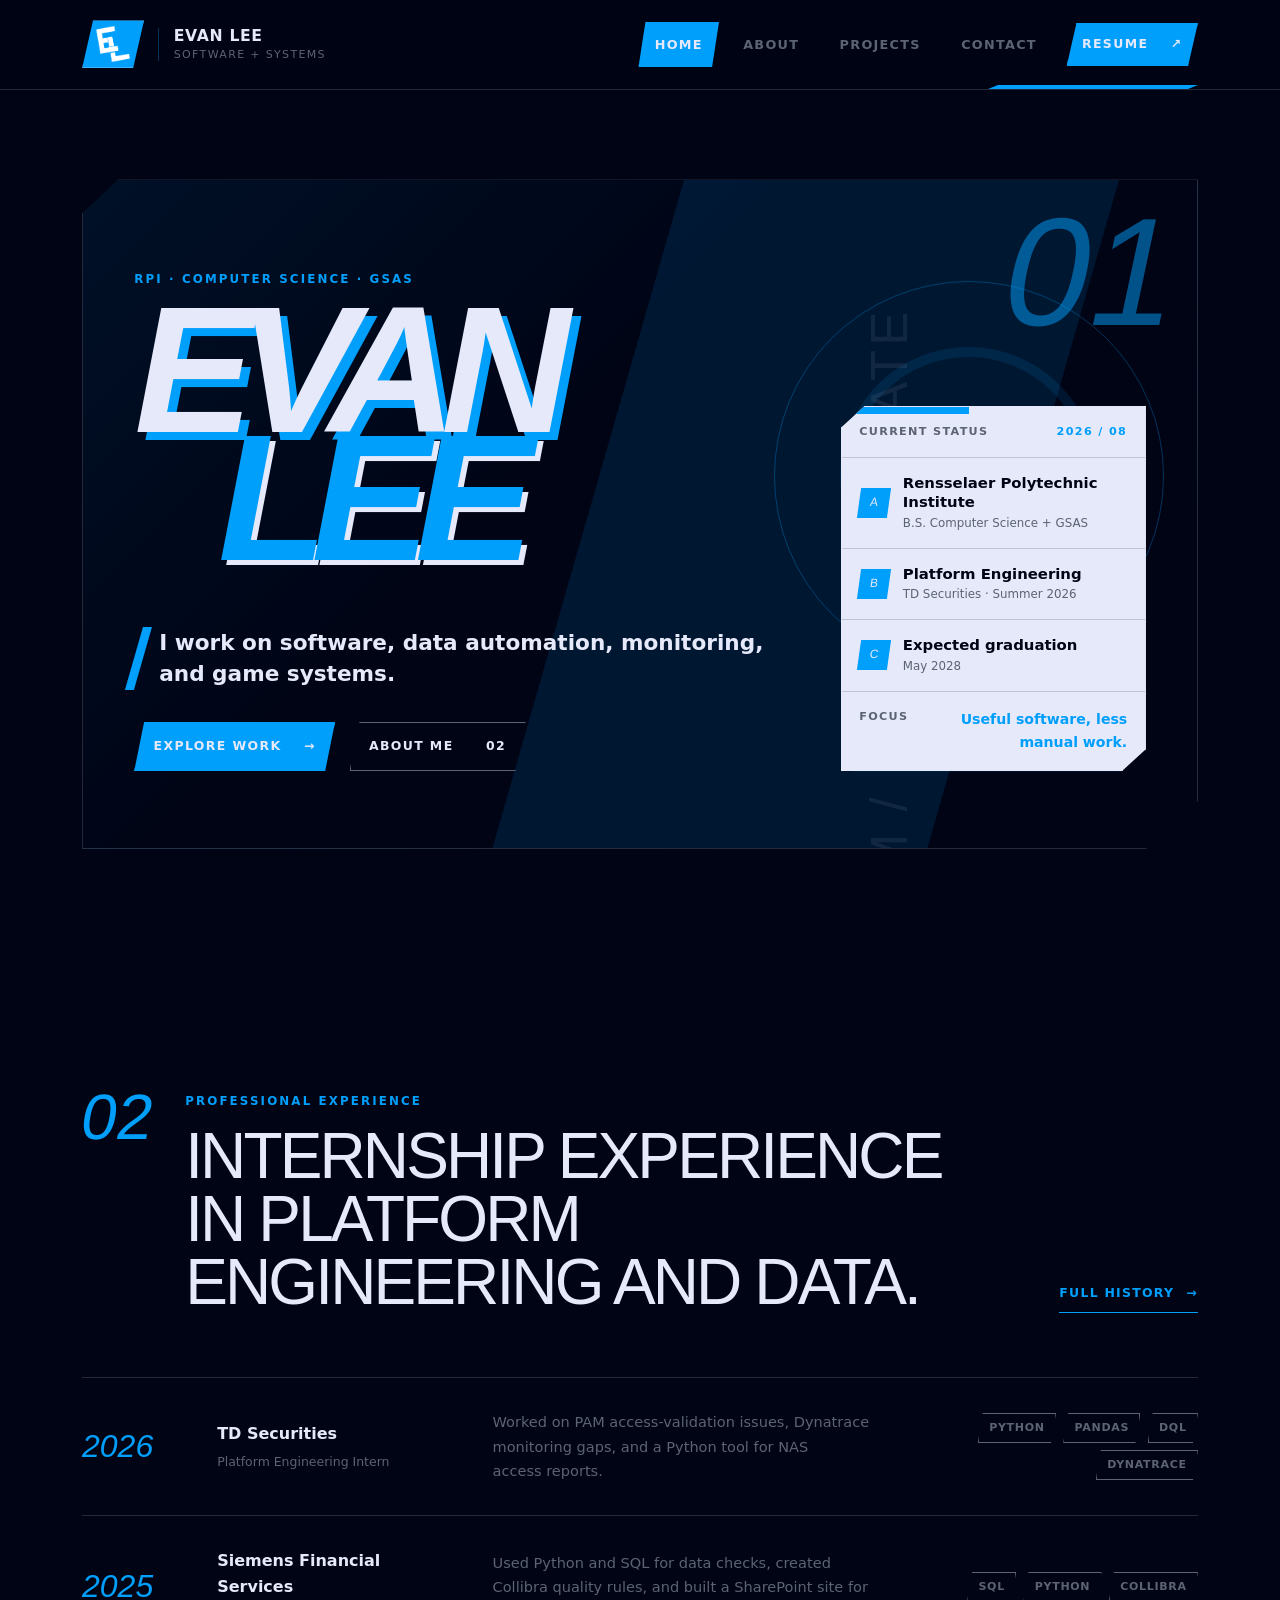
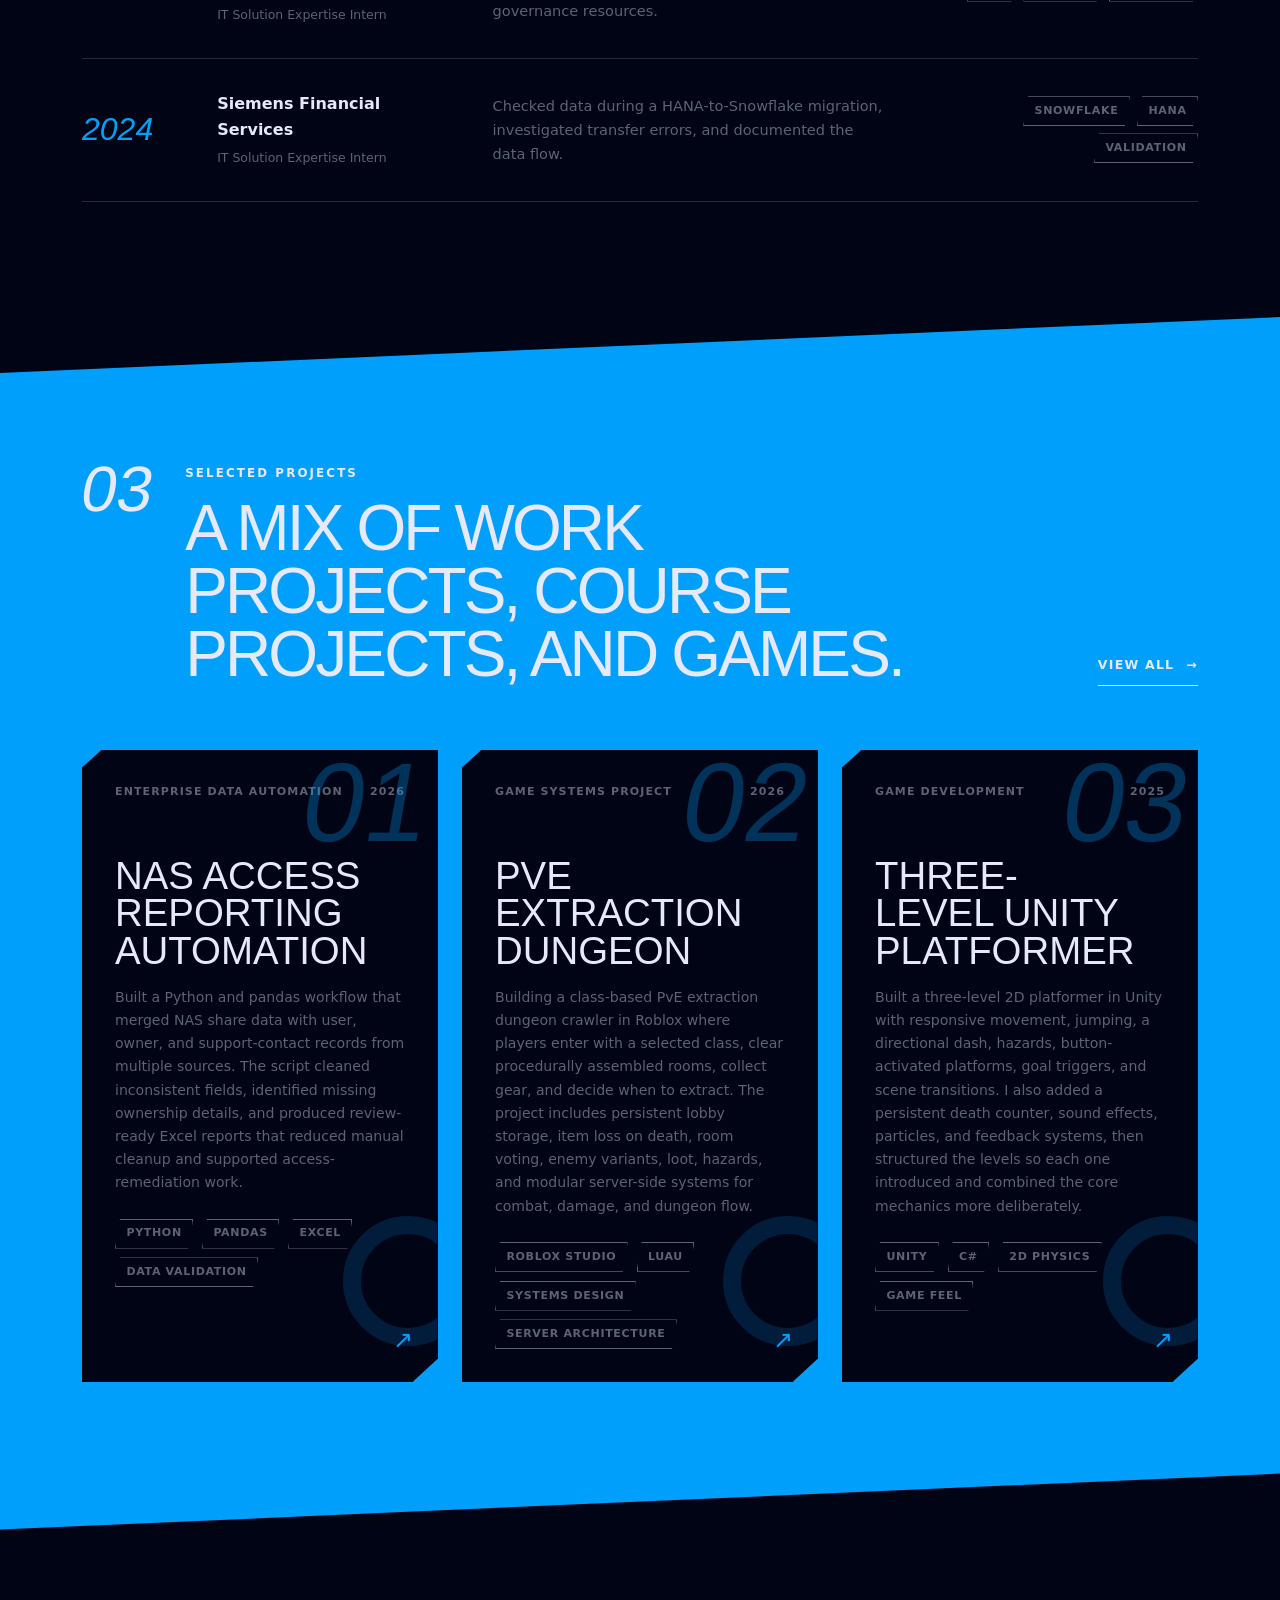
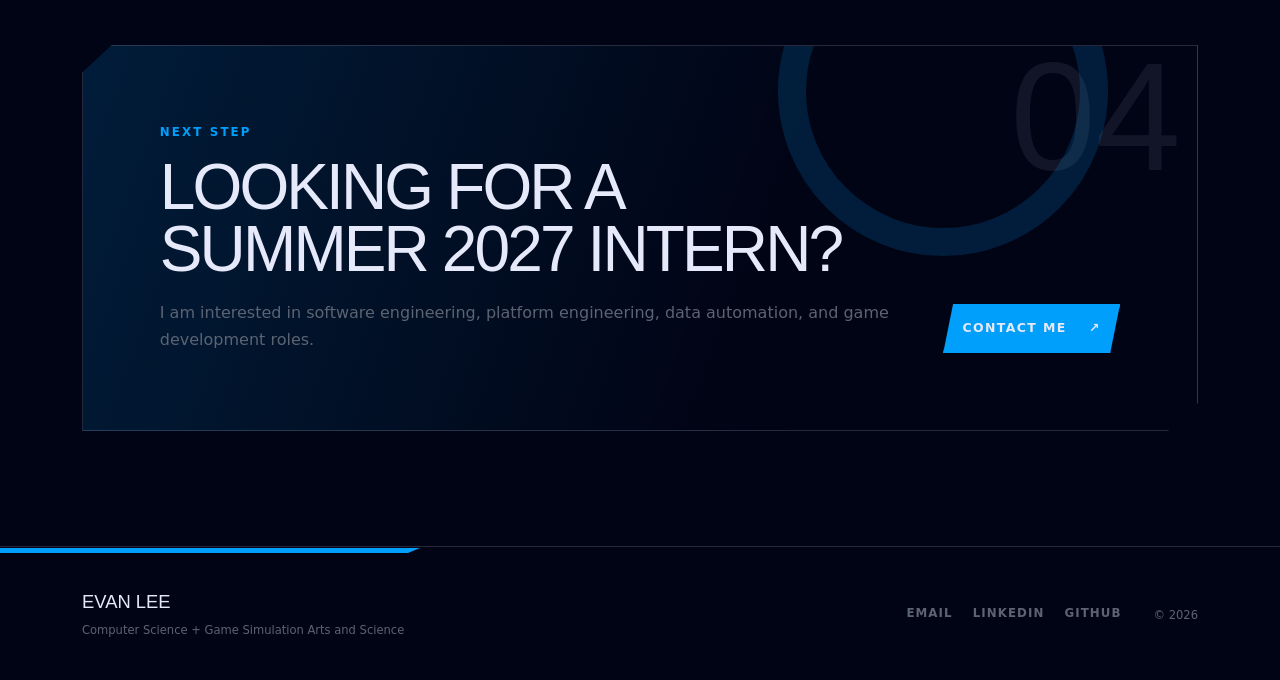
==== index.html @ a5765250 "Initial Commit" ====
<!doctype html>
<html lang="en">
<head>
  <meta charset="utf-8">
  <meta name="viewport" content="width=device-width, initial-scale=1">
  <meta name="description" content="Evan Lee is a Computer Science and Game Simulation Arts student at RPI with experience in platform engineering, Python automation, data analysis, and game development.">
  <meta name="theme-color" content="#010415">
  <meta name="color-scheme" content="dark">
  <title>Evan Lee | Software Engineering Portfolio</title>
  <link rel="icon" type="image/png" sizes="16x16" href="assets/brand/favicon-transparent-16.png">
  <link rel="icon" type="image/png" sizes="32x32" href="assets/brand/favicon-transparent-32.png">
  <link rel="icon" type="image/png" sizes="64x64" href="assets/brand/favicon-transparent-64.png">
  <link rel="icon" type="image/png" sizes="512x512" href="assets/brand/favicon-transparent-512.png">
  <link rel="apple-touch-icon" sizes="180x180" href="assets/brand/apple-touch-icon-transparent.png">
  <link rel="shortcut icon" href="assets/brand/favicon-transparent.ico">
  <link rel="stylesheet" href="assets/vendor/bootstrap.min.css">
  <link rel="stylesheet" href="css/site.css">
</head>
<body data-page="home">
  <div class="page-grid" aria-hidden="true"></div>
  <a class="skip-link" href="#main-content">Skip to main content</a>
<nav class="navbar navbar-expand-lg site-nav sticky-top" aria-label="Primary navigation">
  <div class="container-fluid container-xl nav-frame">
    <div class="navbar-brand brand-identity">
      <a class="brand-logo-link" href="index.html" aria-label="Go to Evan Lee's homepage">
        <span class="brand-logo-plate" aria-hidden="true">
          <img src="assets/brand/brand-mark.png" alt="" width="800" height="800">
        </span>
      </a>
      <span class="brand-copy"><strong>Evan Lee</strong><small>Software + systems</small></span>
    </div>
    <button class="navbar-toggler menu-toggle" type="button" data-bs-toggle="collapse" data-bs-target="#mainNav" aria-controls="mainNav" aria-expanded="false" aria-label="Toggle navigation">
      <span></span><span></span><span></span>
    </button>
    <div class="collapse navbar-collapse" id="mainNav">
      <ul class="navbar-nav ms-auto align-items-lg-center nav-list">
        <li class="nav-item"><a class="nav-link active" aria-current="page" href="index.html"><span>Home</span></a></li><li class="nav-item"><a class="nav-link" href="about.html"><span>About</span></a></li><li class="nav-item"><a class="nav-link" href="projects.html"><span>Projects</span></a></li><li class="nav-item"><a class="nav-link" href="contact.html"><span>Contact</span></a></li>
        <li class="nav-item ms-lg-2"><a class="btn action-btn action-btn-solid action-btn-sm" href="assets/resume/Evan_Lee_Resume.pdf" target="_blank" rel="noopener"><span>Resume</span><span aria-hidden="true">↗</span></a></li>
      </ul>
    </div>
  </div>
</nav>
  <main id="main-content">
<section class="hero-section">
  <div class="container-xl">
    <div class="hero-stage">
      <div class="hero-index" aria-hidden="true">01</div>
      <div class="hero-rings" aria-hidden="true"><span></span><span></span><span></span></div>
      <div class="row align-items-end g-4 g-xl-5 position-relative">
        <div class="col-lg-8">
          <p class="micro-label">RPI · Computer Science · GSAS</p>
          <div class="hero-name" aria-label="Evan Lee">
            <span class="hero-name-top">EVAN</span>
            <span class="hero-name-bottom">LEE</span>
          </div>
          <div class="hero-statement">
            <span class="slash" aria-hidden="true"></span>
            <p>I work on software, data automation, monitoring, and game systems.</p>
          </div>
          <div class="hero-actions">
            <a class="btn action-btn action-btn-solid" href="projects.html"><span>Explore work</span><span aria-hidden="true">→</span></a>
            <a class="btn action-btn action-btn-outline" href="about.html"><span>About me</span><span aria-hidden="true">02</span></a>
          </div>
        </div>
        <div class="col-lg-4">
          <aside class="status-panel" aria-label="Current profile">
            <div class="status-head"><span>Current status</span><span class="status-code">2026 / 08</span></div>
            <div class="status-row"><span class="status-number">A</span><div><strong>Rensselaer Polytechnic Institute</strong><small>B.S. Computer Science + GSAS</small></div></div>
            <div class="status-row"><span class="status-number">B</span><div><strong>Platform Engineering</strong><small>TD Securities · Summer 2026</small></div></div>
            <div class="status-row"><span class="status-number">C</span><div><strong>Expected graduation</strong><small>May 2028</small></div></div>
            <div class="status-footer"><span>Focus</span><strong>Useful software, less manual work.</strong></div>
          </aside>
        </div>
      </div>
    </div>
  </div>
</section>

<section class="section-block" aria-labelledby="experience-title">
  <div class="container-xl">
    <header class="section-header">
      <div class="section-number">02</div>
      <div><p class="micro-label">Professional experience</p><h2 id="experience-title">Internship experience in platform engineering and data.</h2></div>
      <a class="text-link" href="about.html#experience"><span>Full history</span><span aria-hidden="true">→</span></a>
    </header>
    <div class="experience-stack">
      <article class="experience-strip">
        <div class="experience-date">2026</div>
        <div class="experience-company"><span>TD Securities</span><small>Platform Engineering Intern</small></div>
        <p>Worked on PAM access-validation issues, Dynatrace monitoring gaps, and a Python tool for NAS access reports.</p>
        <div class="experience-tags"><span>Python</span><span>pandas</span><span>DQL</span><span>Dynatrace</span></div>
      </article>
      <article class="experience-strip">
        <div class="experience-date">2025</div>
        <div class="experience-company"><span>Siemens Financial Services</span><small>IT Solution Expertise Intern</small></div>
        <p>Used Python and SQL for data checks, created Collibra quality rules, and built a SharePoint site for governance resources.</p>
        <div class="experience-tags"><span>SQL</span><span>Python</span><span>Collibra</span></div>
      </article>
      <article class="experience-strip">
        <div class="experience-date">2024</div>
        <div class="experience-company"><span>Siemens Financial Services</span><small>IT Solution Expertise Intern</small></div>
        <p>Checked data during a HANA-to-Snowflake migration, investigated transfer errors, and documented the data flow.</p>
        <div class="experience-tags"><span>Snowflake</span><span>HANA</span><span>Validation</span></div>
      </article>
    </div>
  </div>
</section>

<section class="section-block section-blue" aria-labelledby="featured-title">
  <div class="container-xl">
    <header class="section-header section-header-inverse">
      <div class="section-number">03</div>
      <div><p class="micro-label">Selected projects</p><h2 id="featured-title">A mix of work projects, course projects, and games.</h2></div>
      <a class="text-link text-link-light" href="projects.html"><span>View all</span><span aria-hidden="true">→</span></a>
    </header>
    <div class="row g-4" id="featured-projects" aria-live="polite"></div>
  </div>
</section>

<section class="section-block">
  <div class="container-xl">
    <div class="contact-banner">
      <div class="contact-banner-index" aria-hidden="true">04</div>
      <div><p class="micro-label">Next step</p><h2>Looking for a Summer 2027 intern?</h2><p>I am interested in software engineering, platform engineering, data automation, and game development roles.</p></div>
      <a class="btn action-btn action-btn-solid" href="contact.html"><span>Contact me</span><span aria-hidden="true">↗</span></a>
    </div>
  </div>
</section>
</main>
  <footer class="site-footer">
  <div class="container-xl footer-frame">
    <div>
      <p class="footer-name">Evan Lee</p>
      <p class="footer-note">Computer Science + Game Simulation Arts and Science</p>
    </div>
    <div class="footer-links" aria-label="External links">
      <a href="mailto:elee823@gmail.com">Email</a>
      <a href="https://www.linkedin.com/in/evanglee/" target="_blank" rel="noopener">LinkedIn</a>
      <a href="https://github.com/SaltForSale" target="_blank" rel="noopener">GitHub</a>
    </div>
    <p class="footer-copy">© <span data-current-year>2026</span></p>
  </div>
</footer>
  <script src="js/projects-data.js"></script>
  <script src="js/site.js"></script>
</body>
</html>
---- css/site.css ----
:root {
  --white: #e6e9fa;
  --gray: #5c6373;
  --black: #010415;
  --blue: #009ffb;
  --blue-08: rgba(0, 159, 251, 0.08);
  --blue-16: rgba(0, 159, 251, 0.16);
  --blue-30: rgba(0, 159, 251, 0.30);
  --white-08: rgba(230, 233, 250, 0.08);
  --white-16: rgba(230, 233, 250, 0.16);
  --white-36: rgba(230, 233, 250, 0.36);
  --gray-28: rgba(92, 99, 115, 0.28);
  --shadow: 0 24px 70px rgba(1, 4, 21, 0.34);
  --font-display: "Arial Black", "Helvetica Neue", Arial, sans-serif;
  --font-body: Inter, ui-sans-serif, system-ui, -apple-system, BlinkMacSystemFont, "Segoe UI", sans-serif;
}

* {
  box-sizing: border-box;
}

html {
  max-width: 100%;
  overflow-x: hidden;
  scroll-behavior: smooth;
  background: var(--black);
}

body {
  margin: 0;
  min-width: 320px;
  max-width: 100%;
  overflow-x: hidden;
  color: var(--white);
  background: var(--black);
  font-family: var(--font-body);
  line-height: 1.65;
  text-rendering: optimizeLegibility;
}

body::before {
  content: "";
  position: fixed;
  inset: 0;
  z-index: -3;
  pointer-events: none;
  background:
    radial-gradient(circle at 84% 14%, var(--blue-16), transparent 24rem),
    linear-gradient(112deg, transparent 0 68%, var(--blue-08) 68% 69%, transparent 69% 100%);
}

.page-grid {
  position: fixed;
  inset: 0;
  z-index: -2;
  pointer-events: none;
  opacity: 0.22;
  background-image:
    linear-gradient(var(--white-08) 1px, transparent 1px),
    linear-gradient(90deg, var(--white-08) 1px, transparent 1px);
  background-size: 56px 56px;
  mask-image: linear-gradient(to bottom, #000 0, transparent 70%);
}

img,
svg {
  max-width: 100%;
}

a {
  color: inherit;
}

button,
a {
  -webkit-tap-highlight-color: transparent;
}

::selection {
  color: var(--white);
  background: var(--blue);
}

h1,
h2,
h3 {
  text-wrap: balance;
}

p {
  text-wrap: pretty;
}

.skip-link {
  position: fixed;
  top: 0.75rem;
  left: 0.75rem;
  z-index: 1100;
  padding: 0.7rem 1rem;
  color: var(--white);
  background: var(--blue);
  border: 1px solid var(--white);
  transform: translateY(-180%);
}

.skip-link:focus {
  transform: translateY(0);
}

/* Navigation */
.site-nav {
  z-index: 1000;
  padding: 0.65rem 0;
  background: rgba(1, 4, 21, 0.92);
  border-bottom: 1px solid var(--white-16);
  backdrop-filter: blur(18px);
}

.nav-frame {
  position: relative;
  min-height: 68px;
}

.nav-frame::after {
  content: "";
  position: absolute;
  right: 0.75rem;
  bottom: -0.66rem;
  width: min(18vw, 210px);
  height: 4px;
  background: var(--blue);
  clip-path: polygon(10px 0, 100% 0, calc(100% - 10px) 100%, 0 100%);
}

.brand-identity {
  display: inline-flex;
  align-items: center;
  gap: 0.9rem;
  margin: 0;
  padding: 0;
  color: var(--white);
  white-space: nowrap;
}

.brand-logo-link {
  display: inline-flex;
  flex: 0 0 auto;
  color: var(--white);
  text-decoration: none;
}

.brand-logo-plate {
  position: relative;
  display: grid;
  place-items: center;
  width: 62px;
  height: 48px;
  overflow: hidden;
  background: var(--blue);
  clip-path: polygon(11px 0, 100% 0, calc(100% - 11px) 100%, 0 100%);
  box-shadow: inset 0 0 0 1px rgba(230, 233, 250, 0.28);
  transition: transform 160ms ease, box-shadow 160ms ease, filter 160ms ease;
}

.brand-logo-plate img {
  position: relative;
  z-index: 1;
  width: 43px;
  height: 38px;
  object-fit: contain;
  transition: transform 160ms ease;
}

.brand-logo-link:hover .brand-logo-plate,
.brand-logo-link:focus-visible .brand-logo-plate {
  filter: brightness(1.08) saturate(1.04);
  box-shadow: 0 4px 0 rgba(0, 159, 251, 0.22), inset 0 0 0 1px rgba(230, 233, 250, 0.62);
  transform: translateY(-2px);
}

.brand-logo-link:hover .brand-logo-plate img,
.brand-logo-link:focus-visible .brand-logo-plate img {
  transform: scale(1.035);
}

.brand-logo-link:active .brand-logo-plate {
  box-shadow: 0 1px 0 rgba(0, 159, 251, 0.16), inset 0 0 0 1px rgba(230, 233, 250, 0.48);
  transform: translateY(0);
}

.brand-copy {
  display: flex;
  flex-direction: column;
  padding-left: 0.9rem;
  border-left: 1px solid var(--blue-30);
  line-height: 1.05;
  pointer-events: none;
}

.brand-copy strong {
  color: var(--white);
  font-size: 0.98rem;
  letter-spacing: 0.04em;
  text-transform: uppercase;
}

.brand-copy small {
  margin-top: 0.28rem;
  color: var(--gray);
  font-size: 0.69rem;
  letter-spacing: 0.12em;
  text-transform: uppercase;
}

.nav-list {
  gap: 0.2rem;
}

.site-nav .nav-link {
  position: relative;
  margin: 0.15rem;
  padding: 0.7rem 0.95rem !important;
  color: var(--gray);
  border: 1px solid transparent;
  font-size: 0.8rem;
  font-weight: 800;
  letter-spacing: 0.1em;
  text-transform: uppercase;
  clip-path: polygon(7px 0, 100% 0, calc(100% - 7px) 100%, 0 100%);
  transition: color 180ms ease, background-color 180ms ease, border-color 180ms ease, transform 180ms ease;
}

.site-nav .nav-link.active {
  color: var(--white);
  background: var(--blue);
  border-color: var(--blue);
}

.site-nav .nav-link.active * {
  color: var(--white);
}

.site-nav .nav-link:hover,
.site-nav .nav-link:focus-visible {
  color: var(--white);
  border-color: var(--white);
  transform: translateY(-2px) skewX(-2deg);
}

.site-nav .nav-link:hover *,
.site-nav .nav-link:focus-visible * {
  color: var(--white);
}

.menu-toggle {
  width: 48px;
  height: 42px;
  padding: 0.55rem 0.7rem;
  border: 1px solid var(--gray);
  border-radius: 0;
  clip-path: polygon(8px 0, 100% 0, calc(100% - 8px) 100%, 0 100%);
  transition: border-color 180ms ease, background-color 180ms ease, transform 180ms ease;
}

.menu-toggle span {
  display: block;
  width: 100%;
  height: 2px;
  margin: 4px 0;
  background: var(--white);
}

.menu-toggle:hover,
.menu-toggle:focus-visible {
  background: var(--blue);
  border-color: var(--white);
  transform: translateY(-2px);
}

.menu-toggle:focus {
  box-shadow: none;
}

/* Shared type and buttons */
.micro-label {
  margin: 0 0 0.85rem;
  color: var(--blue);
  font-size: 0.74rem;
  font-weight: 900;
  letter-spacing: 0.18em;
  text-transform: uppercase;
}

.action-btn {
  display: inline-flex;
  align-items: center;
  justify-content: space-between;
  gap: 1.4rem;
  min-width: 176px;
  padding: 0.9rem 1.15rem;
  color: var(--white);
  border: 1px solid var(--blue);
  border-radius: 0;
  font-size: 0.78rem;
  font-weight: 900;
  letter-spacing: 0.11em;
  text-transform: uppercase;
  clip-path: polygon(10px 0, 100% 0, calc(100% - 10px) 100%, 0 100%);
  transition: color 180ms ease, background-color 180ms ease, border-color 180ms ease, transform 180ms ease, box-shadow 180ms ease;
}

.action-btn-solid {
  color: var(--white);
  background: var(--blue);
}

.action-btn-solid * {
  color: var(--white);
}

.action-btn-outline {
  color: var(--white);
  background: transparent;
  border-color: var(--gray);
}

.action-btn-sm {
  min-width: 128px;
  padding: 0.72rem 0.9rem;
}

.action-btn:hover,
.action-btn:focus-visible {
  color: var(--white);
  background: transparent;
  border-color: var(--white);
  box-shadow: 8px 8px 0 var(--blue-30);
  transform: translate(-3px, -3px);
}

.action-btn:hover *,
.action-btn:focus-visible * {
  color: var(--white);
}

.action-btn-outline:hover,
.action-btn-outline:focus-visible {
  color: var(--white);
  background: var(--blue);
}

.action-btn:active {
  transform: translate(0, 0);
  box-shadow: none;
}

.text-link {
  display: inline-flex;
  align-items: center;
  justify-content: flex-end;
  gap: 0.75rem;
  padding: 0.55rem 0;
  color: var(--blue);
  border-bottom: 1px solid var(--blue);
  font-size: 0.78rem;
  font-weight: 900;
  letter-spacing: 0.1em;
  text-decoration: none;
  text-transform: uppercase;
  transition: color 180ms ease, border-color 180ms ease, transform 180ms ease;
}

.text-link:hover,
.text-link:focus-visible {
  color: var(--white);
  border-color: var(--white);
  transform: translateX(5px);
}

.text-link:hover *,
.text-link:focus-visible * {
  color: var(--white);
}

.text-link-light {
  color: var(--white);
  border-color: var(--white);
}

.section-block {
  position: relative;
  padding: clamp(5.25rem, 9vw, 8.5rem) 0;
}

.section-soft {
  color: var(--black);
  background: var(--white);
  clip-path: polygon(0 4rem, 100% 0, 100% calc(100% - 3rem), 0 100%);
  padding-top: calc(clamp(5.25rem, 9vw, 8.5rem) + 2rem);
  padding-bottom: calc(clamp(5.25rem, 9vw, 8.5rem) + 2rem);
}

.section-soft .micro-label {
  color: var(--blue);
}

.section-blue {
  color: var(--white);
  background: var(--blue);
  clip-path: polygon(0 3.5rem, 100% 0, 100% calc(100% - 3.5rem), 0 100%);
  padding-top: calc(clamp(5.25rem, 9vw, 8.5rem) + 2rem);
  padding-bottom: calc(clamp(5.25rem, 9vw, 8.5rem) + 2rem);
}

.section-header {
  display: grid;
  grid-template-columns: auto minmax(0, 1fr) auto;
  align-items: end;
  gap: clamp(1rem, 3vw, 2rem);
  margin-bottom: clamp(2.5rem, 5vw, 4.5rem);
}

.section-header h2,
.display-section {
  max-width: 900px;
  margin: 0;
  color: var(--white);
  font-family: var(--font-display);
  font-size: clamp(2rem, 5vw, 4.6rem);
  line-height: 0.98;
  letter-spacing: -0.045em;
  text-transform: uppercase;
}

.section-soft .section-header h2,
.section-soft .display-section {
  color: var(--black);
}

.section-number {
  align-self: start;
  color: var(--blue);
  font-family: var(--font-display);
  font-size: clamp(2.5rem, 5vw, 5rem);
  line-height: 0.8;
  transform: skewX(-10deg);
}

.section-copy {
  max-width: 640px;
  margin: 1rem 0 0;
  color: var(--gray);
}

.section-header-inverse .section-number,
.section-header-inverse .micro-label {
  color: var(--white);
}

/* Home hero */
.hero-section {
  position: relative;
  padding: clamp(3rem, 7vw, 6rem) 0 clamp(5rem, 10vw, 9rem);
}

.hero-stage {
  position: relative;
  isolation: isolate;
  min-height: 660px;
  padding: clamp(3rem, 7vw, 6rem) clamp(1.2rem, 4vw, 4rem) clamp(2.5rem, 6vw, 5rem);
  overflow: hidden;
  border: 1px solid var(--white-16);
  background:
    linear-gradient(135deg, var(--blue-08), transparent 42%),
    rgba(1, 4, 21, 0.82);
  box-shadow: var(--shadow);
  clip-path: polygon(0 34px, 36px 0, 100% 0, 100% calc(100% - 48px), calc(100% - 52px) 100%, 0 100%);
}

.hero-stage::before {
  content: "";
  position: absolute;
  top: 0;
  right: 7%;
  z-index: -1;
  width: min(34vw, 440px);
  height: 100%;
  background: var(--blue);
  opacity: 0.12;
  transform: skewX(-16deg);
  transform-origin: top;
}

.hero-stage::after {
  content: "SYSTEM / BUILD / ITERATE";
  position: absolute;
  right: -4.5rem;
  bottom: 7.5rem;
  z-index: -1;
  color: var(--white-08);
  font-family: var(--font-display);
  font-size: clamp(1.5rem, 4vw, 4rem);
  letter-spacing: 0.08em;
  transform: rotate(-90deg);
  transform-origin: center;
  white-space: nowrap;
}

.hero-index {
  position: absolute;
  top: 1rem;
  right: 1.2rem;
  z-index: 2;
  color: var(--blue);
  font-family: var(--font-display);
  font-size: clamp(4rem, 12vw, 10rem);
  line-height: 1;
  opacity: 0.5;
  transform: skewX(-12deg);
}

.hero-rings {
  position: absolute;
  top: 15%;
  right: 3%;
  z-index: -1;
  width: min(35vw, 390px);
  aspect-ratio: 1;
}

.hero-rings span {
  position: absolute;
  inset: 0;
  border: 1px solid var(--blue-30);
  border-radius: 50%;
}

.hero-rings span:nth-child(2) {
  inset: 17%;
  border-width: 10px;
  opacity: 0.38;
}

.hero-rings span:nth-child(3) {
  inset: 37%;
  background: var(--blue-16);
  border: 0;
}

.hero-name {
  display: flex;
  flex-direction: column;
  max-width: 760px;
  margin-top: 1.2rem;
  color: var(--white);
  font-family: var(--font-display);
  font-size: clamp(5.2rem, 14vw, 11.5rem);
  font-style: italic;
  font-weight: 900;
  line-height: 0.69;
  letter-spacing: -0.09em;
  text-transform: uppercase;
}

.hero-name-top {
  position: relative;
  z-index: 1;
  text-shadow: 8px 8px 0 var(--blue);
}

.hero-name-bottom {
  position: relative;
  top: -2px;
  left: 7px;
  margin-top: 0.04em;
  margin-left: clamp(1.6rem, 6vw, 5rem);
  color: var(--blue);
  text-shadow: 5px 5px 0 var(--white);
}

.hero-statement {
  display: flex;
  align-items: stretch;
  gap: 1rem;
  max-width: 660px;
  margin: clamp(2.25rem, 6vw, 4rem) 0 2rem;
}

.hero-statement .slash {
  width: 9px;
  flex: 0 0 9px;
  background: var(--blue);
  transform: skewX(-16deg);
}

.hero-statement p {
  margin: 0;
  color: var(--white);
  font-size: clamp(1rem, 2vw, 1.35rem);
  font-weight: 700;
  line-height: 1.45;
}

.hero-actions {
  display: flex;
  flex-wrap: wrap;
  gap: 0.9rem;
}

.status-panel {
  position: relative;
  margin-top: 3rem;
  color: var(--black);
  background: var(--white);
  border: 1px solid var(--white);
  box-shadow: 12px 12px 0 var(--blue-30);
  clip-path: polygon(0 22px, 24px 0, 100% 0, 100% calc(100% - 22px), calc(100% - 24px) 100%, 0 100%);
}

.status-panel::before {
  content: "";
  position: absolute;
  top: 0;
  left: 0;
  width: 42%;
  height: 7px;
  background: var(--blue);
}

.status-head,
.status-row,
.status-footer {
  display: flex;
  align-items: center;
  gap: 0.85rem;
  padding: 1rem 1.1rem;
  border-bottom: 1px solid rgba(92, 99, 115, 0.28);
}

.status-head {
  justify-content: space-between;
  color: var(--gray);
  font-size: 0.7rem;
  font-weight: 900;
  letter-spacing: 0.12em;
  text-transform: uppercase;
}

.status-code {
  color: var(--blue);
}

.status-number {
  display: grid;
  place-items: center;
  width: 30px;
  height: 30px;
  flex: 0 0 30px;
  color: var(--white);
  background: var(--blue);
  font-family: var(--font-display);
  font-size: 0.75rem;
  transform: skewX(-8deg);
}

.status-row strong,
.status-row small {
  display: block;
}

.status-row strong {
  font-size: 0.93rem;
  line-height: 1.25;
}

.status-row small {
  margin-top: 0.25rem;
  color: var(--gray);
  font-size: 0.74rem;
  line-height: 1.35;
}

.status-footer {
  align-items: flex-start;
  justify-content: space-between;
  border-bottom: 0;
}

.status-footer span {
  color: var(--gray);
  font-size: 0.7rem;
  font-weight: 900;
  letter-spacing: 0.12em;
  text-transform: uppercase;
}

.status-footer strong {
  max-width: 180px;
  color: var(--blue);
  font-size: 0.88rem;
  text-align: right;
}

/* Experience */
.experience-stack {
  border-top: 1px solid var(--white-16);
}

.experience-strip {
  display: grid;
  grid-template-columns: 100px minmax(220px, 0.8fr) minmax(280px, 1.4fr) 250px;
  align-items: center;
  gap: clamp(1rem, 3vw, 2.2rem);
  padding: 2rem 0;
  border-bottom: 1px solid var(--white-16);
}

.experience-date {
  color: var(--blue);
  font-family: var(--font-display);
  font-size: 2rem;
  font-style: italic;
}

.experience-company span,
.experience-company small {
  display: block;
}

.experience-company span {
  color: var(--white);
  font-size: 1rem;
  font-weight: 900;
}

.experience-company small {
  margin-top: 0.3rem;
  color: var(--gray);
  font-size: 0.78rem;
}

.experience-strip p {
  margin: 0;
  color: var(--gray);
  font-size: 0.91rem;
}

.experience-tags {
  display: flex;
  flex-wrap: wrap;
  justify-content: flex-end;
  gap: 0.45rem;
}

.experience-tags span,
.chip-list span {
  display: inline-flex;
  align-items: center;
  min-height: 30px;
  padding: 0.3rem 0.65rem;
  color: var(--gray);
  border: 1px solid currentColor;
  font-size: 0.69rem;
  font-weight: 800;
  letter-spacing: 0.06em;
  text-transform: uppercase;
  clip-path: polygon(5px 0, 100% 0, calc(100% - 5px) 100%, 0 100%);
}

.section-soft .chip-list span {
  color: var(--gray);
}

/* Featured project links generated on home */
.featured-project-link {
  display: block;
  height: 100%;
  color: var(--white);
  text-decoration: none;
}

.featured-project-card {
  position: relative;
  height: 100%;
  min-height: 350px;
  padding: 2rem;
  overflow: hidden;
  color: var(--white);
  background: var(--black);
  border: 1px solid var(--black);
  clip-path: polygon(0 18px, 20px 0, 100% 0, 100% calc(100% - 24px), calc(100% - 26px) 100%, 0 100%);
  transition: color 190ms ease, border-color 190ms ease, transform 190ms ease, box-shadow 190ms ease;
}

.featured-project-card::before {
  content: attr(data-index);
  position: absolute;
  top: -0.2rem;
  right: 0.5rem;
  color: var(--blue-30);
  font-family: var(--font-display);
  font-size: 7rem;
  line-height: 1;
  transform: skewX(-10deg);
}

.featured-project-card::after {
  content: "";
  position: absolute;
  right: -36px;
  bottom: 35px;
  width: 130px;
  height: 130px;
  border: 18px solid var(--blue-16);
  border-radius: 50%;
}

.featured-project-link:hover .featured-project-card,
.featured-project-link:focus-visible .featured-project-card {
  color: var(--white);
  border-color: var(--white);
  box-shadow: 10px 10px 0 rgba(230, 233, 250, 0.28);
  transform: translate(-4px, -4px) rotate(-0.4deg);
}

.featured-project-link:hover .featured-project-card *,
.featured-project-link:focus-visible .featured-project-card * {
  color: var(--white);
  border-color: var(--white);
}

.project-card-meta {
  display: flex;
  justify-content: space-between;
  gap: 1rem;
  margin-bottom: 3.5rem;
  color: var(--gray);
  font-size: 0.69rem;
  font-weight: 900;
  letter-spacing: 0.1em;
  text-transform: uppercase;
}

.featured-project-card h3 {
  position: relative;
  z-index: 1;
  margin: 0 0 1rem;
  color: var(--white);
  font-family: var(--font-display);
  font-size: clamp(1.7rem, 3vw, 2.5rem);
  line-height: 0.98;
  text-transform: uppercase;
}

.featured-project-card p {
  position: relative;
  z-index: 1;
  margin: 0 0 1.5rem;
  color: var(--gray);
  font-size: 0.88rem;
}

.featured-project-card .chip-list {
  position: relative;
  z-index: 1;
}

.featured-project-card .chip-list span {
  color: var(--gray);
}

.project-open {
  position: absolute;
  right: 1.5rem;
  bottom: 1.35rem;
  z-index: 1;
  color: var(--blue);
  font-family: var(--font-display);
  font-size: 1.5rem;
}

.contact-banner {
  position: relative;
  display: grid;
  grid-template-columns: minmax(0, 1fr) auto;
  align-items: end;
  gap: 2rem;
  padding: clamp(2.5rem, 6vw, 5rem);
  overflow: hidden;
  border: 1px solid var(--white-16);
  background: linear-gradient(110deg, var(--blue-16), transparent 60%);
  clip-path: polygon(0 28px, 30px 0, 100% 0, 100% calc(100% - 28px), calc(100% - 30px) 100%, 0 100%);
}

.contact-banner::after {
  content: "";
  position: absolute;
  top: -120px;
  right: 8%;
  width: 330px;
  height: 330px;
  border: 28px solid var(--blue-16);
  border-radius: 50%;
}

.contact-banner-index {
  position: absolute;
  top: -0.3rem;
  right: 1rem;
  color: var(--white-08);
  font-family: var(--font-display);
  font-size: clamp(5rem, 12vw, 10rem);
  line-height: 1;
}

.contact-banner h2 {
  position: relative;
  z-index: 1;
  max-width: 920px;
  margin: 0;
  color: var(--white);
  font-family: var(--font-display);
  font-size: clamp(2rem, 5vw, 4.5rem);
  line-height: 0.98;
  letter-spacing: -0.045em;
  text-transform: uppercase;
}

.contact-banner p:last-child {
  position: relative;
  z-index: 1;
  max-width: 740px;
  margin: 1.2rem 0 0;
  color: var(--gray);
}

.contact-banner .action-btn {
  position: relative;
  z-index: 2;
}

/* Inner heroes */
.inner-hero {
  position: relative;
  padding: clamp(5rem, 10vw, 9rem) 0 clamp(4rem, 9vw, 8rem);
  overflow: hidden;
  border-bottom: 1px solid var(--white-16);
}

.inner-hero::before {
  content: "";
  position: absolute;
  top: -25%;
  right: -8%;
  width: min(52vw, 760px);
  aspect-ratio: 1;
  border: clamp(18px, 4vw, 48px) solid var(--blue-16);
  border-radius: 50%;
}

.inner-hero::after {
  content: "";
  position: absolute;
  right: 14%;
  bottom: -4rem;
  width: 32vw;
  max-width: 480px;
  height: 12rem;
  background: var(--blue-08);
  transform: skewX(-18deg);
}

.inner-hero-grid {
  position: relative;
  z-index: 1;
  display: grid;
  grid-template-columns: auto minmax(0, 1fr);
  gap: clamp(1.5rem, 5vw, 5rem);
  align-items: start;
}

.inner-index {
  color: var(--blue);
  font-family: var(--font-display);
  font-size: clamp(4.5rem, 13vw, 11rem);
  font-style: italic;
  line-height: 0.78;
  transform: skewX(-12deg);
}

.inner-hero h1 {
  max-width: 1050px;
  margin: 0;
  color: var(--white);
  font-family: var(--font-display);
  font-size: clamp(3rem, 8.5vw, 8rem);
  font-style: italic;
  line-height: 0.82;
  letter-spacing: -0.07em;
  text-transform: uppercase;
}

.inner-hero h1 span {
  color: var(--blue);
}

.inner-lead {
  max-width: 760px;
  margin: 2.2rem 0 0;
  color: var(--gray);
  font-size: clamp(1rem, 2vw, 1.25rem);
  font-weight: 600;
}

/* About */
.portrait-frame {
  position: relative;
  width: min(100%, 380px);
  margin: 0 auto;
  padding: 9px;
  background: var(--blue);
  box-shadow: 9px 9px 0 var(--white-08);
  clip-path: polygon(0 34px, 36px 0, 100% 0, 100% calc(100% - 34px), calc(100% - 36px) 100%, 0 100%);
}

.portrait-frame::before {
  content: "";
  position: absolute;
  top: 1.5rem;
  right: -0.75rem;
  width: 44px;
  height: 118px;
  background: var(--white);
  clip-path: polygon(12px 0, 100% 0, calc(100% - 12px) 100%, 0 100%);
}

.portrait-frame picture,
.portrait-frame img {
  display: block;
  width: 100%;
}

.portrait-frame img {
  aspect-ratio: 1;
  object-fit: cover;
  object-position: center;
  filter: saturate(0.9) contrast(1.05);
}

.portrait-frame figcaption {
  display: flex;
  align-items: center;
  justify-content: space-between;
  gap: 1rem;
  padding: 0.65rem 0.45rem 0.1rem;
  color: var(--white);
  font-size: 0.72rem;
  letter-spacing: 0.1em;
  text-transform: uppercase;
}

.body-copy {
  max-width: 830px;
  margin-top: 2rem;
}

.body-copy p {
  color: var(--gray);
  font-size: 1.03rem;
}

.body-copy strong {
  color: var(--white);
}

.info-panel {
  position: relative;
  padding: clamp(2rem, 5vw, 3.5rem);
  overflow: hidden;
  color: var(--black);
  background: transparent;
  border: 1px solid var(--gray-28);
  clip-path: polygon(0 24px, 26px 0, 100% 0, 100% calc(100% - 24px), calc(100% - 26px) 100%, 0 100%);
}
.info-panel::before,
.availability-panel::before {
  content: "";
  position: absolute;
  top: 0;
  left: 0;
  z-index: 1;
  width: min(42%, 190px);
  height: 6px;
  background: var(--blue);
  clip-path: polygon(0 0, 100% 0, calc(100% - 8px) 100%, 0 100%);
}


.info-panel::after,
.availability-panel::after {
  content: "";
  position: absolute;
  right: -50px;
  bottom: -50px;
  width: 170px;
  height: 170px;
  border: 22px solid var(--blue-16);
  border-radius: 50%;
}

.panel-index {
  position: absolute;
  top: -0.7rem;
  right: 1rem;
  color: var(--blue-16);
  font-family: var(--font-display);
  font-size: 7rem;
  line-height: 1;
}

.info-panel h2,
.availability-panel h2 {
  position: relative;
  z-index: 1;
  margin: 0;
  font-family: var(--font-display);
  font-size: clamp(1.8rem, 4vw, 3rem);
  line-height: 1;
  text-transform: uppercase;
}

.panel-subtitle {
  margin: 1rem 0 0;
  color: var(--gray);
  font-weight: 700;
}

.panel-meta {
  margin: 0.35rem 0 0;
  color: var(--blue);
  font-size: 0.78rem;
  font-weight: 900;
  letter-spacing: 0.08em;
  text-transform: uppercase;
}

.rule {
  width: 100%;
  height: 1px;
  margin: 2rem 0;
  background: var(--gray-28);
}

.info-panel h3,
.skill-block h3 {
  color: var(--black);
  font-size: 0.75rem;
  font-weight: 900;
  letter-spacing: 0.12em;
  text-transform: uppercase;
}

.skill-block + .skill-block {
  margin-top: 2rem;
}

.chip-list {
  position: relative;
  z-index: 1;
  display: flex;
  flex-wrap: wrap;
  gap: 0.55rem;
}

.timeline-list {
  border-top: 1px solid var(--white-16);
}

.timeline-entry {
  display: grid;
  grid-template-columns: minmax(100px, 0.2fr) minmax(0, 1fr);
  gap: clamp(1.5rem, 5vw, 5rem);
  padding: clamp(2rem, 5vw, 4rem) 0;
  border-bottom: 1px solid var(--white-16);
}

.timeline-date strong,
.timeline-date span {
  display: block;
}

.timeline-date strong {
  color: var(--blue);
  font-family: var(--font-display);
  font-size: clamp(2.2rem, 5vw, 4rem);
  font-style: italic;
  line-height: 1;
}

.timeline-date span {
  margin-top: 0.45rem;
  color: var(--gray);
  font-size: 0.72rem;
  font-weight: 900;
  letter-spacing: 0.11em;
  text-transform: uppercase;
}

.timeline-heading {
  display: flex;
  align-items: start;
  justify-content: space-between;
  gap: 1rem;
  margin-bottom: 1.5rem;
}

.timeline-heading p {
  margin: 0 0 0.35rem;
  color: var(--blue);
  font-size: 0.76rem;
  font-weight: 900;
  letter-spacing: 0.1em;
  text-transform: uppercase;
}

.timeline-heading h3 {
  margin: 0;
  color: var(--white);
  font-family: var(--font-display);
  font-size: clamp(1.65rem, 4vw, 3rem);
  line-height: 1;
  text-transform: uppercase;
}

.timeline-heading > span {
  color: var(--gray);
  font-size: 0.78rem;
  white-space: nowrap;
}

.timeline-body ul {
  margin: 0;
  padding-left: 1.2rem;
  color: var(--gray);
}

.timeline-body li + li {
  margin-top: 0.65rem;
}

.timeline-body li::marker {
  color: var(--blue);
}

/* Projects */
.featured-work-list {
  border-top: 1px solid var(--white-16);
}

.feature-work {
  position: relative;
  display: grid;
  grid-template-columns: 90px minmax(0, 1fr) minmax(160px, auto);
  gap: clamp(1rem, 4vw, 3rem);
  padding: clamp(2rem, 5vw, 4rem) 0;
  border-bottom: 1px solid var(--white-16);
}

.feature-code {
  color: var(--blue);
  font-family: var(--font-display);
  font-size: 1.7rem;
  font-style: italic;
}

.feature-main h3 {
  margin: 0;
  color: var(--white);
  font-family: var(--font-display);
  font-size: clamp(2rem, 5vw, 4.2rem);
  line-height: 0.96;
  text-transform: uppercase;
}

.feature-main > p:not(.micro-label) {
  max-width: 810px;
  margin: 1.25rem 0 1.5rem;
  color: var(--gray);
}

.feature-description {
  max-width: 860px;
  margin: 1.25rem 0 1.5rem;
}

.feature-description p {
  margin: 0;
  color: var(--gray);
}

.feature-description p + p {
  margin-top: 0.9rem;
}

/* Keep the high-school project section angled at the top but flush at the footer. */
.projects-archive-section {
  clip-path: polygon(0 4rem, 100% 0, 100% 100%, 0 100%);
}

.feature-status {
  align-self: end;
  padding-left: 1rem;
  border-left: 3px solid var(--blue);
}

.feature-status span,
.feature-status strong {
  display: block;
}

.feature-status span {
  color: var(--gray);
  font-size: 0.72rem;
  font-weight: 900;
  letter-spacing: 0.1em;
  text-transform: uppercase;
}

.feature-status strong {
  margin-top: 0.3rem;
  color: var(--white);
  font-size: 0.9rem;
}

.archive-link {
  display: block;
  height: 100%;
  color: var(--black);
  text-decoration: none;
}

.archive-card {
  height: 100%;
  overflow: hidden;
  color: var(--black);
  background: transparent;
  border: 1px solid var(--gray-28);
  clip-path: polygon(0 18px, 20px 0, 100% 0, 100% calc(100% - 18px), calc(100% - 20px) 100%, 0 100%);
  transition: color 190ms ease, background-color 190ms ease, border-color 190ms ease, transform 190ms ease, box-shadow 190ms ease;
}

.archive-image {
  position: relative;
  aspect-ratio: 16 / 9;
  overflow: hidden;
  background: var(--black);
}

.archive-image::after {
  content: "";
  position: absolute;
  inset: 0;
  background: linear-gradient(135deg, var(--blue-16), transparent 55%);
}

.archive-image img {
  width: 100%;
  height: 100%;
  object-fit: cover;
  filter: saturate(0.5) contrast(1.04);
  transition: transform 190ms ease, filter 190ms ease;
}

.archive-body {
  position: relative;
  padding: 1.35rem;
}

.archive-index {
  position: absolute;
  top: -1.7rem;
  right: 0.9rem;
  z-index: 2;
  display: grid;
  place-items: center;
  width: 46px;
  height: 46px;
  color: var(--white);
  background: var(--blue);
  font-family: var(--font-display);
  font-size: 0.78rem;
  clip-path: polygon(8px 0, 100% 0, calc(100% - 8px) 100%, 0 100%);
}

.archive-context {
  display: inline-flex;
  align-items: center;
  min-height: 26px;
  margin-bottom: 0.9rem;
  padding: 0.25rem 0.6rem;
  color: var(--white);
  background: var(--blue);
  border: 1px solid var(--blue);
  font-size: 0.63rem;
  font-weight: 900;
  letter-spacing: 0.09em;
  text-transform: uppercase;
  clip-path: polygon(5px 0, 100% 0, calc(100% - 5px) 100%, 0 100%);
}

.archive-meta {
  display: flex;
  justify-content: space-between;
  gap: 1rem;
  color: var(--gray);
  font-size: 0.66rem;
  font-weight: 900;
  letter-spacing: 0.08em;
  text-transform: uppercase;
}

.archive-card h3 {
  margin: 1rem 0 0.7rem;
  color: var(--black);
  font-family: var(--font-display);
  font-size: 1.45rem;
  line-height: 1;
  text-transform: uppercase;
}

.archive-card p {
  margin: 0 0 1.1rem;
  color: var(--gray);
  font-size: 0.85rem;
}

.archive-link:hover .archive-card,
.archive-link:focus-visible .archive-card {
  color: var(--white);
  background: var(--black);
  border-color: var(--white);
  box-shadow: 10px 10px 0 var(--blue);
  transform: translate(-4px, -4px) rotate(-0.35deg);
}

.archive-link:hover .archive-card *,
.archive-link:focus-visible .archive-card * {
  color: var(--white);
  border-color: var(--white);
}

.archive-link:hover .archive-image img,
.archive-link:focus-visible .archive-image img {
  filter: saturate(1) contrast(1.08);
  transform: scale(1.035);
}

/* Contact */
.contact-list {
  margin-top: 2.5rem;
  border-top: 1px solid var(--white-16);
}

.contact-link {
  display: grid;
  grid-template-columns: 58px minmax(0, 1fr) auto;
  align-items: center;
  gap: 1.2rem;
  padding: 1.5rem 0;
  color: var(--white);
  border-bottom: 1px solid var(--white-16);
  text-decoration: none;
  transition: color 190ms ease, background-color 190ms ease, border-color 190ms ease, padding 190ms ease, transform 190ms ease;
}

.contact-code {
  color: var(--blue);
  font-family: var(--font-display);
  font-size: 1.35rem;
  font-style: italic;
}

.contact-link small,
.contact-link strong {
  display: block;
}

.contact-link small {
  color: var(--gray);
  font-size: 0.69rem;
  font-weight: 900;
  letter-spacing: 0.1em;
  text-transform: uppercase;
}

.contact-link strong {
  margin-top: 0.18rem;
  overflow-wrap: anywhere;
  color: var(--white);
  font-size: clamp(1rem, 2vw, 1.35rem);
}

.contact-arrow {
  color: var(--blue);
  font-family: var(--font-display);
  font-size: 1.7rem;
}

.contact-link:hover,
.contact-link:focus-visible {
  padding-right: 1rem;
  padding-left: 1rem;
  color: var(--white);
  background: var(--blue);
  border-color: var(--white);
  transform: translateX(5px);
}

.contact-link:hover *,
.contact-link:focus-visible * {
  color: var(--white);
}

.availability-panel {
  position: relative;
  padding: 2rem;
  overflow: hidden;
  color: var(--black);
  background: var(--white);
  border: 1px solid var(--white);
  box-shadow: 14px 14px 0 var(--blue-30);
  clip-path: polygon(0 24px, 26px 0, 100% 0, 100% calc(100% - 24px), calc(100% - 26px) 100%, 0 100%);
}

.availability-panel .micro-label {
  color: var(--blue);
}

.availability-panel h2 {
  max-width: 350px;
  font-size: clamp(1.65rem, 3.5vw, 2.75rem);
  overflow-wrap: anywhere;
  text-wrap: balance;
}

.availability-panel ul {
  position: relative;
  z-index: 1;
  margin: 1.75rem 0 0;
  padding-left: 1.2rem;
  color: var(--gray);
}

.availability-panel li + li {
  margin-top: 0.5rem;
}

.availability-panel li::marker {
  color: var(--blue);
}

.availability-panel p:last-child {
  position: relative;
  z-index: 1;
  margin: 0;
  color: var(--gray);
}

.availability-panel p:last-child strong {
  color: var(--black);
}

/* Footer */
.site-footer {
  position: relative;
  padding: 2.5rem 0;
  border-top: 1px solid var(--white-16);
  background: var(--black);
}

.site-footer::before {
  content: "";
  position: absolute;
  top: 1px;
  left: 0;
  width: min(36vw, 420px);
  height: 5px;
  background: var(--blue);
  clip-path: polygon(0 0, 100% 0, calc(100% - 12px) 100%, 0 100%);
}

.footer-frame {
  display: grid;
  grid-template-columns: 1fr auto auto;
  align-items: center;
  gap: 2rem;
}

.footer-name {
  margin: 0;
  color: var(--white);
  font-family: var(--font-display);
  font-size: 1.15rem;
  text-transform: uppercase;
}

.footer-note,
.footer-copy {
  margin: 0.25rem 0 0;
  color: var(--gray);
  font-size: 0.72rem;
}

.footer-links {
  display: flex;
  flex-wrap: wrap;
  gap: 1.25rem;
}

.footer-links a {
  color: var(--gray);
  border-bottom: 1px solid transparent;
  font-size: 0.74rem;
  font-weight: 900;
  letter-spacing: 0.09em;
  text-decoration: none;
  text-transform: uppercase;
  transition: color 180ms ease, border-color 180ms ease, transform 180ms ease;
}

.footer-links a:hover,
.footer-links a:focus-visible {
  color: var(--white);
  border-color: var(--white);
  transform: translateY(-2px);
}

.footer-links a:hover *,
.footer-links a:focus-visible * {
  color: var(--white);
}

.footer-copy {
  text-align: right;
}

/* Focus */
a:focus-visible,
button:focus-visible {
  outline: 2px solid var(--white);
  outline-offset: 4px;
}

/* Responsive */
@media (max-width: 1199.98px) {
  .experience-strip {
    grid-template-columns: 90px 1fr 1.5fr;
  }

  .experience-tags {
    grid-column: 2 / -1;
    justify-content: flex-start;
  }
}

@media (max-width: 991.98px) {
  .hero-name-bottom {
    top: -1px;
    left: 5px;
  }


  .site-nav .navbar-collapse {
    margin-top: 0.9rem;
    padding: 0.8rem;
    background: var(--black);
    border: 1px solid var(--white-16);
  }

  .nav-list {
    align-items: stretch !important;
  }

  .site-nav .nav-link,
  .site-nav .action-btn {
    width: 100%;
    margin: 0.15rem 0;
  }

  .hero-stage {
    min-height: 0;
  }

  .hero-rings {
    top: 8%;
    right: -8%;
    width: 360px;
  }

  .status-panel {
    max-width: 620px;
    margin-top: 1rem;
  }

  .section-header {
    grid-template-columns: auto minmax(0, 1fr);
  }

  .section-header .text-link {
    grid-column: 2;
    justify-self: start;
  }

  .contact-banner {
    grid-template-columns: 1fr;
    align-items: start;
  }

  .contact-banner .action-btn {
    justify-self: start;
  }

  .feature-work {
    grid-template-columns: 70px minmax(0, 1fr);
  }

  .feature-status {
    grid-column: 2;
  }

  .footer-frame {
    grid-template-columns: 1fr auto;
  }

  .footer-links {
    justify-content: flex-end;
  }

  .footer-copy {
    grid-column: 1 / -1;
    text-align: left;
  }
}

@media (max-width: 767.98px) {
  .page-grid {
    background-size: 36px 36px;
  }

  .brand-copy small {
    display: none;
  }

  .hero-section {
    padding-top: 2rem;
  }

  .hero-stage {
    padding-top: 4.5rem;
    clip-path: polygon(0 22px, 24px 0, 100% 0, 100% calc(100% - 28px), calc(100% - 30px) 100%, 0 100%);
  }

  .hero-index {
    font-size: 5rem;
  }

  .hero-name {
    font-size: clamp(4.2rem, 24vw, 7rem);
  }

  .hero-name-top {
    text-shadow: 5px 5px 0 var(--blue);
  }

  .hero-name-bottom {
    top: 0;
    left: 3px;
    margin-top: 0.045em;
    margin-left: 1.1rem;
    text-shadow: 3px 3px 0 var(--white);
  }

  .hero-rings {
    top: 5%;
    right: -32%;
    width: 300px;
  }

  .hero-actions {
    flex-direction: column;
  }

  .hero-actions .action-btn {
    width: 100%;
  }

  .section-block {
    padding: 4.75rem 0;
  }

  .section-soft,
  .section-blue {
    clip-path: polygon(0 2rem, 100% 0, 100% calc(100% - 2rem), 0 100%);
    padding-top: 6rem;
    padding-bottom: 6rem;
  }

  .projects-archive-section {
    clip-path: polygon(0 2rem, 100% 0, 100% 100%, 0 100%);
  }

  .section-header {
    grid-template-columns: 1fr;
  }

  .section-number {
    font-size: 3.5rem;
  }

  .section-header .text-link {
    grid-column: auto;
  }

  .experience-strip {
    grid-template-columns: 72px minmax(0, 1fr);
    gap: 1rem;
  }

  .experience-strip p,
  .experience-tags {
    grid-column: 2;
  }

  .experience-date {
    font-size: 1.5rem;
  }

  .contact-banner {
    padding: 2rem 1.4rem;
  }

  .inner-hero-grid {
    grid-template-columns: 1fr;
    gap: 1rem;
  }

  .inner-index {
    font-size: 4.2rem;
  }

  .inner-hero h1 {
    font-size: clamp(3.1rem, 16vw, 5.5rem);
  }

  .timeline-entry {
    grid-template-columns: 1fr;
    gap: 1.3rem;
  }

  .timeline-heading {
    flex-direction: column;
  }

  .feature-work {
    grid-template-columns: 1fr;
  }

  .feature-status {
    grid-column: auto;
  }

  .contact-link {
    grid-template-columns: 44px minmax(0, 1fr) auto;
    gap: 0.8rem;
  }

  .footer-frame {
    grid-template-columns: 1fr;
  }

  .footer-links {
    justify-content: flex-start;
  }
}

@media (max-width: 479.98px) {
  .hero-name-bottom {
    top: -1px;
    left: 1px;
  }


  .container-xl {
    --bs-gutter-x: 1.25rem;
  }

  .brand-identity {
    gap: 0.65rem;
  }

  .brand-logo-plate {
    width: 56px;
    height: 42px;
    clip-path: polygon(9px 0, 100% 0, calc(100% - 9px) 100%, 0 100%);
  }

  .brand-logo-plate img {
    width: 39px;
    height: 34px;
  }

  .brand-copy {
    padding-left: 0.65rem;
  }

  .brand-copy strong {
    font-size: 0.82rem;
  }

  .hero-stage::after {
    display: none;
  }

  .hero-name {
    font-size: clamp(3.7rem, 22vw, 5.2rem);
  }

  .status-head,
  .status-row,
  .status-footer {
    padding: 0.9rem;
  }

  .status-footer {
    flex-direction: column;
  }

  .status-footer strong {
    max-width: none;
    text-align: left;
  }

  .experience-strip {
    grid-template-columns: 1fr;
  }

  .experience-strip p,
  .experience-tags {
    grid-column: auto;
  }

  .contact-link {
    grid-template-columns: 38px minmax(0, 1fr);
  }

  .contact-arrow {
    display: none;
  }
}


@media (max-width: 359.98px) {
  .brand-logo-plate {
    width: 52px;
    height: 40px;
  }

  .brand-logo-plate img {
    width: 36px;
    height: 32px;
  }

  .brand-copy strong {
    font-size: 0.76rem;
  }
}

@media (prefers-reduced-motion: reduce) {
  html {
    scroll-behavior: auto;
  }

  *,
  *::before,
  *::after {
    scroll-behavior: auto !important;
    transition-duration: 0.01ms !important;
  }
}
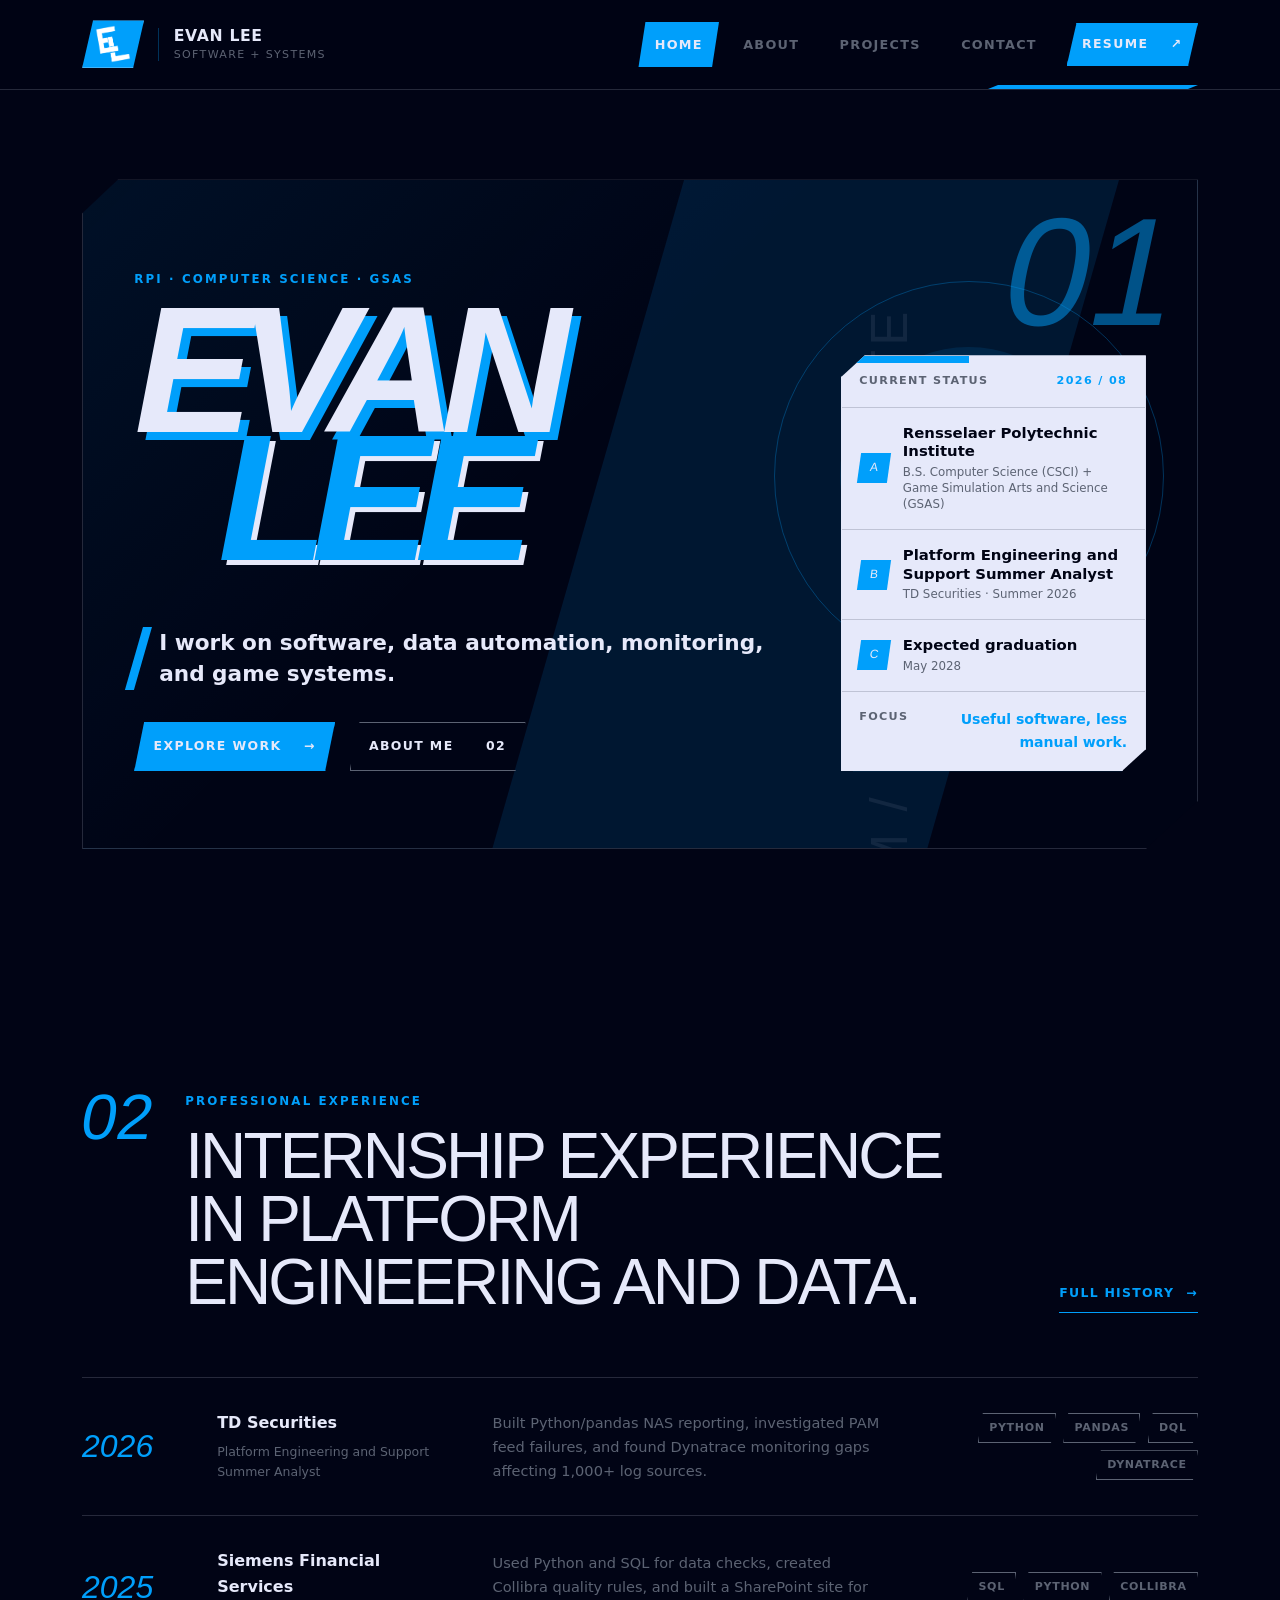
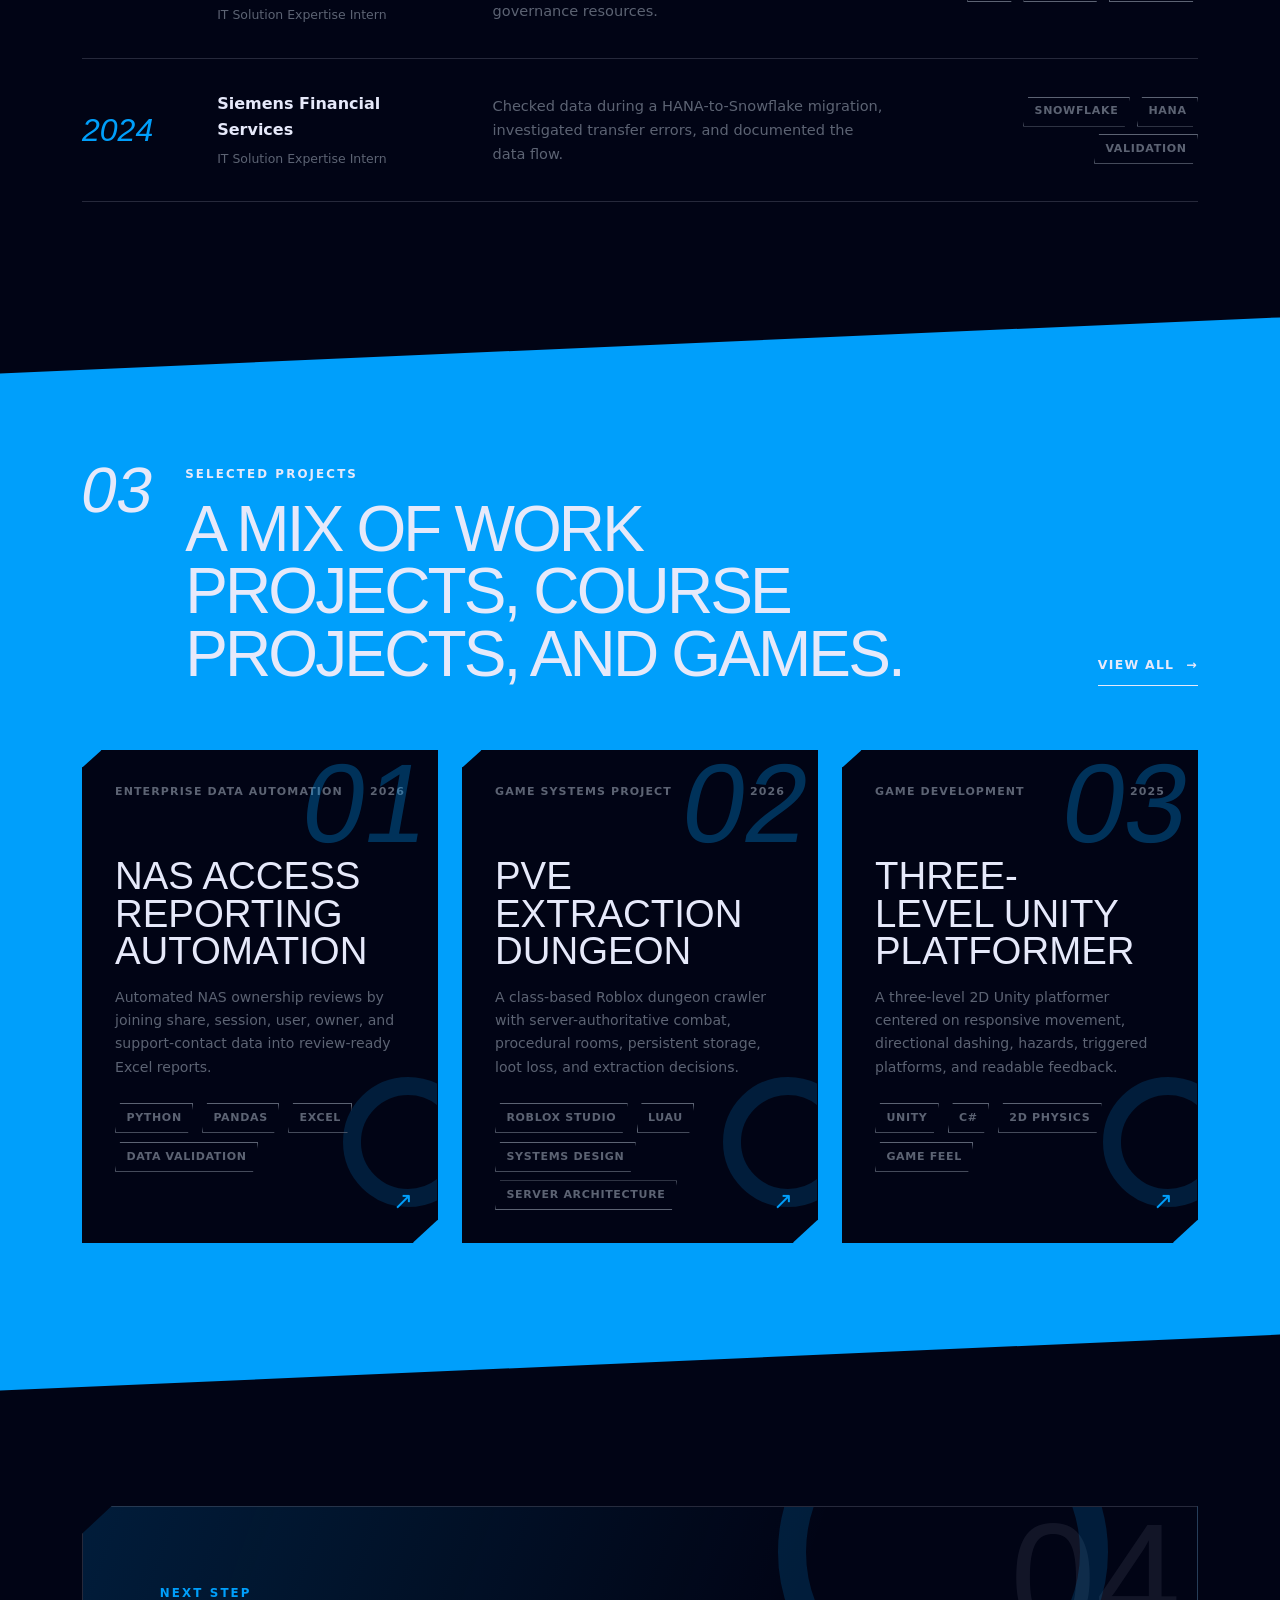
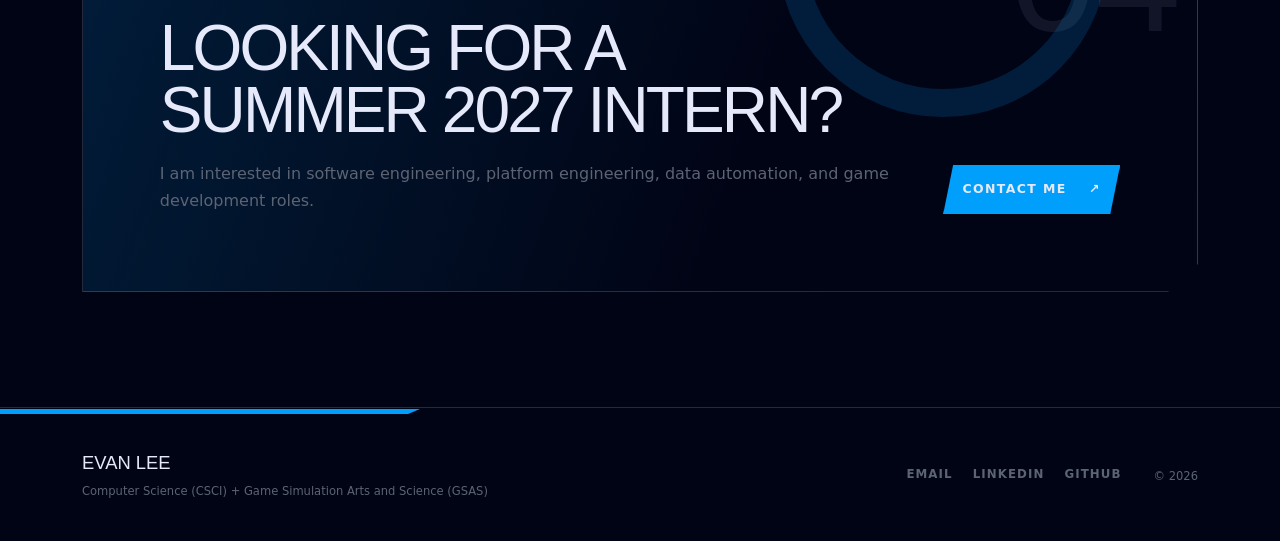
==== commit ba8f7f50: "commit 2" ====
--- a/index.html
+++ b/index.html
@@ -3,10 +3,26 @@
 <head>
   <meta charset="utf-8">
   <meta name="viewport" content="width=device-width, initial-scale=1">
-  <meta name="description" content="Evan Lee is a Computer Science and Game Simulation Arts student at RPI with experience in platform engineering, Python automation, data analysis, and game development.">
+  <meta name="description" content="Evan Lee is an RPI Computer Science and GSAS student who builds Python automation, platform monitoring, data workflows, and game systems.">
+  <meta name="author" content="Evan Lee">
+  <meta name="robots" content="index, follow, max-image-preview:large">
   <meta name="theme-color" content="#010415">
   <meta name="color-scheme" content="dark">
   <title>Evan Lee | Software Engineering Portfolio</title>
+  <link rel="canonical" href="https://saltforsale.github.io/Portfolio-College/">
+  <meta property="og:type" content="website">
+  <meta property="og:site_name" content="Evan Lee Portfolio">
+  <meta property="og:title" content="Evan Lee | Software Engineering Portfolio">
+  <meta property="og:description" content="RPI Computer Science and GSAS student building Python automation, platform monitoring, data workflows, and game systems.">
+  <meta property="og:url" content="https://saltforsale.github.io/Portfolio-College/">
+  <meta property="og:image" content="https://saltforsale.github.io/Portfolio-College/assets/brand/evan-lee-social-card.png">
+  <meta property="og:image:width" content="1200">
+  <meta property="og:image:height" content="630">
+  <meta property="og:image:alt" content="Evan Lee — Software and systems portfolio">
+  <meta name="twitter:card" content="summary_large_image">
+  <meta name="twitter:title" content="Evan Lee | Software Engineering Portfolio">
+  <meta name="twitter:description" content="Python automation, platform engineering, data workflows, and game systems.">
+  <meta name="twitter:image" content="https://saltforsale.github.io/Portfolio-College/assets/brand/evan-lee-social-card.png">
   <link rel="icon" type="image/png" sizes="16x16" href="assets/brand/favicon-transparent-16.png">
   <link rel="icon" type="image/png" sizes="32x32" href="assets/brand/favicon-transparent-32.png">
   <link rel="icon" type="image/png" sizes="64x64" href="assets/brand/favicon-transparent-64.png">
@@ -15,6 +31,29 @@
   <link rel="shortcut icon" href="assets/brand/favicon-transparent.ico">
   <link rel="stylesheet" href="assets/vendor/bootstrap.min.css">
   <link rel="stylesheet" href="css/site.css">
+  <script type="application/ld+json">
+  {
+    "@context": "https://schema.org",
+    "@type": "Person",
+    "@id": "https://saltforsale.github.io/Portfolio-College/#evan-lee",
+    "name": "Evan Lee",
+    "url": "https://saltforsale.github.io/Portfolio-College/",
+    "image": "https://saltforsale.github.io/Portfolio-College/assets/self.webp",
+    "email": "mailto:elee823@gmail.com",
+    "jobTitle": "Platform Engineering and Support Summer Analyst",
+    "description": "RPI Computer Science and Game Simulation Arts and Science student with experience in Python automation, platform monitoring, data validation, and game systems.",
+    "affiliation": {
+      "@type": "CollegeOrUniversity",
+      "name": "Rensselaer Polytechnic Institute",
+      "sameAs": "https://www.rpi.edu/"
+    },
+    "knowsAbout": ["Python", "pandas", "SQL", "DQL", "Dynatrace", "Platform engineering", "Data automation", "Unity", "Roblox Studio", "Luau"],
+    "sameAs": [
+      "https://www.linkedin.com/in/evanglee/",
+      "https://github.com/SaltForSale"
+    ]
+  }
+  </script>
 </head>
 <body data-page="home">
   <div class="page-grid" aria-hidden="true"></div>
@@ -65,8 +104,8 @@
         <div class="col-lg-4">
           <aside class="status-panel" aria-label="Current profile">
             <div class="status-head"><span>Current status</span><span class="status-code">2026 / 08</span></div>
-            <div class="status-row"><span class="status-number">A</span><div><strong>Rensselaer Polytechnic Institute</strong><small>B.S. Computer Science + GSAS</small></div></div>
-            <div class="status-row"><span class="status-number">B</span><div><strong>Platform Engineering</strong><small>TD Securities · Summer 2026</small></div></div>
+            <div class="status-row"><span class="status-number">A</span><div><strong>Rensselaer Polytechnic Institute</strong><small>B.S. Computer Science (CSCI) + Game Simulation Arts and Science (GSAS)</small></div></div>
+            <div class="status-row"><span class="status-number">B</span><div><strong>Platform Engineering and Support Summer Analyst</strong><small>TD Securities · Summer 2026</small></div></div>
             <div class="status-row"><span class="status-number">C</span><div><strong>Expected graduation</strong><small>May 2028</small></div></div>
             <div class="status-footer"><span>Focus</span><strong>Useful software, less manual work.</strong></div>
           </aside>
@@ -86,8 +125,8 @@
     <div class="experience-stack">
       <article class="experience-strip">
         <div class="experience-date">2026</div>
-        <div class="experience-company"><span>TD Securities</span><small>Platform Engineering Intern</small></div>
-        <p>Worked on PAM access-validation issues, Dynatrace monitoring gaps, and a Python tool for NAS access reports.</p>
+        <div class="experience-company"><span>TD Securities</span><small>Platform Engineering and Support Summer Analyst</small></div>
+        <p>Built Python/pandas NAS reporting, investigated PAM feed failures, and found Dynatrace monitoring gaps affecting 1,000+ log sources.</p>
         <div class="experience-tags"><span>Python</span><span>pandas</span><span>DQL</span><span>Dynatrace</span></div>
       </article>
       <article class="experience-strip">
@@ -131,7 +170,7 @@
   <div class="container-xl footer-frame">
     <div>
       <p class="footer-name">Evan Lee</p>
-      <p class="footer-note">Computer Science + Game Simulation Arts and Science</p>
+      <p class="footer-note">Computer Science (CSCI) + Game Simulation Arts and Science (GSAS)</p>
     </div>
     <div class="footer-links" aria-label="External links">
       <a href="mailto:elee823@gmail.com">Email</a>
@@ -144,4 +183,4 @@
   <script src="js/projects-data.js"></script>
   <script src="js/site.js"></script>
 </body>
-</html>+</html>
--- a/css/site.css
+++ b/css/site.css
@@ -1288,7 +1288,8 @@
   color: var(--gray);
 }
 
-.feature-description {
+.feature-description,
+.feature-summary {
   max-width: 860px;
   margin: 1.25rem 0 1.5rem;
 }
@@ -1300,6 +1301,21 @@
 
 .feature-description p + p {
   margin-top: 0.9rem;
+}
+
+.feature-highlights {
+  max-width: 860px;
+  margin: 0 0 1.5rem;
+  padding-left: 1.2rem;
+  color: var(--gray);
+}
+
+.feature-highlights li + li {
+  margin-top: 0.45rem;
+}
+
+.feature-highlights li::marker {
+  color: var(--blue);
 }
 
 /* Keep the high-school project section angled at the top but flush at the footer. */
